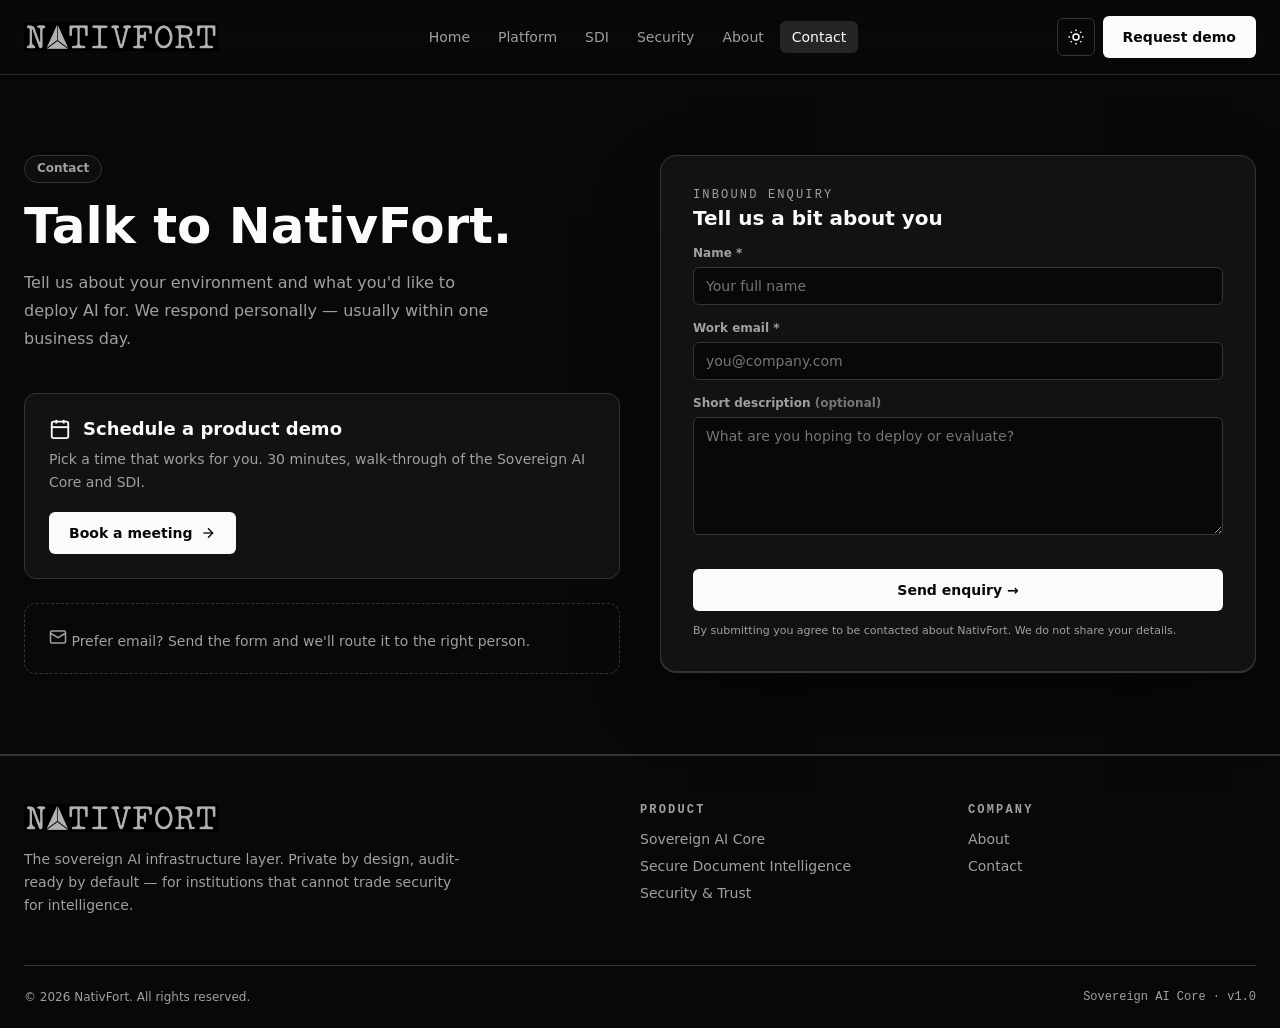
==== contact.html @ 2c606a7f "Add files via upload" ====
<!doctype html>
<html lang="en" class="dark">
<head>
  <meta charset="utf-8">
  <meta name="viewport" content="width=device-width, initial-scale=1">
  <title>Contact — NativFort</title>
  <meta name="description" content="Request a demo of NativFort or schedule a meeting with our team.">
  <meta name="author" content="NativFort">
  <meta property="og:title" content="Contact — NativFort">
  <meta property="og:description" content="Request a demo of NativFort or schedule a meeting with our team.">
  <meta property="og:type" content="website">
  <meta name="twitter:card" content="summary_large_image">
  <script>try{document.documentElement.classList.toggle('dark',(localStorage.getItem('nf-theme')||'dark')==='dark')}catch(e){document.documentElement.classList.add('dark')}</script>
  <link rel="stylesheet" href="assets/styles.css">
</head>
<body>
<header class="header">
  <div class="container header-row">
    <a href="index.html" aria-label="NativFort home"><span class="logo"><img class="logo-light" src="assets/nativfort-logo-light.jpg" alt="NativFort"><img class="logo-dark" src="assets/nativfort-logo-dark.png" alt="NativFort"></span></a>
    <nav class="nav" aria-label="Main navigation"><a href="index.html" class="">Home</a><a href="platform.html" class="">Platform</a><a href="sdi.html" class="">SDI</a><a href="security.html" class="">Security</a><a href="about.html" class="">About</a><a href="contact.html" class="active">Contact</a></nav>
    <div class="header-actions">
      <button class="icon-button" data-theme-toggle type="button" aria-label="Toggle theme"></button>
      <a class="btn-primary demo-link" href="contact.html">Request demo</a>
      <button class="icon-button menu-toggle" data-menu-toggle type="button" aria-expanded="false" aria-label="Menu"><svg width="18" height="18" viewBox="0 0 24 24" fill="none" stroke="currentColor" stroke-width="2"><path d="M4 12h16"></path><path d="M4 6h16"></path><path d="M4 18h16"></path></svg></button>
    </div>
  </div>
  <nav class="mobile-nav" data-mobile-nav aria-label="Mobile navigation"><a href="index.html" class="">Home</a><a href="platform.html" class="">Platform</a><a href="sdi.html" class="">SDI</a><a href="security.html" class="">Security</a><a href="about.html" class="">About</a><a href="contact.html" class="active">Contact</a><a class="btn-primary" href="contact.html" style="margin-top:8px;">Request demo</a></nav>
</header>
<main class="main">
<section class="section"><div class="container contact-grid"><div><span class="chip">Contact</span><h1 class="section-title" style="margin-top:16px;">Talk to NativFort.</h1><p class="copy" style="margin-top:16px;max-width:480px;">Tell us about your environment and what you'd like to deploy AI for. We respond personally — usually within one business day.</p><div class="info-stack"><div class="card"><div style="display:flex;align-items:center;gap:12px;"><svg width="22" height="22" viewBox="0 0 24 24" fill="none" stroke="currentColor" stroke-width="2"><path d="M8 2v4"></path><path d="M16 2v4"></path><rect width="18" height="18" x="3" y="4" rx="2"></rect><path d="M3 10h18"></path></svg><h3>Schedule a product demo</h3></div><p>Pick a time that works for you. 30 minutes, walk-through of the Sovereign AI Core and SDI.</p><a class="btn-primary" style="margin-top:18px;" href="https://calendly.com/your-handle/nativfort-demo" target="_blank" rel="noreferrer">Book a meeting <svg width="16" height="16" viewBox="0 0 24 24" fill="none" stroke="currentColor" stroke-width="2"><path d="M5 12h14"></path><path d="m12 5 7 7-7 7"></path></svg></a></div><div class="dashed-note" style="margin-top:0;text-align:left;"><svg width="18" height="18" viewBox="0 0 24 24" fill="none" stroke="currentColor" stroke-width="2"><rect width="20" height="16" x="2" y="4" rx="2"></rect><path d="m22 7-10 6L2 7"></path></svg> Prefer email? Send the form and we'll route it to the right person.</div></div></div><div><form class="form-card" data-contact-form action="https://formspree.io/f/your-form-id" method="POST"><div><div class="mono kicker">Inbound enquiry</div><h2 style="margin-top:6px;font-size:20px;">Tell us a bit about you</h2></div><div class="form-success" data-form-success><div class="success-icon"><svg width="22" height="22" viewBox="0 0 24 24" fill="none" stroke="currentColor" stroke-width="2"><path d="m20 6-11 11-5-5"></path></svg></div><h3 style="margin-top:14px;">Message received.</h3><p class="copy center-block" style="margin-top:8px;max-width:360px;">Thank you — we'll be in touch shortly. If it's urgent, you can also book a slot directly.</p><a class="btn-ghost" style="margin-top:18px;" href="https://calendly.com/your-handle/nativfort-demo" target="_blank" rel="noreferrer">Book a meeting <svg width="16" height="16" viewBox="0 0 24 24" fill="none" stroke="currentColor" stroke-width="2"><path d="M5 12h14"></path><path d="m12 5 7 7-7 7"></path></svg></a></div><div class="form-fields" data-form-fields><div class="field"><label for="name">Name *</label><input id="name" name="name" required maxlength="120" placeholder="Your full name"></div><div class="field"><label for="email">Work email *</label><input id="email" name="email" type="email" required maxlength="200" placeholder="you@company.com"></div><div class="field"><label for="message">Short description <span style="opacity:.7;">(optional)</span></label><textarea id="message" name="message" maxlength="1000" placeholder="What are you hoping to deploy or evaluate?"></textarea></div><input class="hidden-field" type="text" name="_gotcha" tabindex="-1" autocomplete="off"><div class="form-error" data-form-error></div><button class="btn-primary" style="width:100%;margin-top:16px;" type="submit">Send enquiry →</button><p class="form-note">By submitting you agree to be contacted about NativFort. We do not share your details.</p></div></form></div></div></section>
</main>
<footer class="footer">
  <div class="container">
    <div class="footer-grid">
      <div><span class="logo"><img class="logo-light" src="assets/nativfort-logo-light.jpg" alt="NativFort"><img class="logo-dark" src="assets/nativfort-logo-dark.png" alt="NativFort"></span><p>The sovereign AI infrastructure layer. Private by design, audit-ready by default — for institutions that cannot trade security for intelligence.</p></div>
      <div><h4>Product</h4><ul><li><a href="platform.html">Sovereign AI Core</a></li><li><a href="sdi.html">Secure Document Intelligence</a></li><li><a href="security.html">Security & Trust</a></li></ul></div>
      <div><h4>Company</h4><ul><li><a href="about.html">About</a></li><li><a href="contact.html">Contact</a></li></ul></div>
    </div>
    <div class="footer-bottom"><span>© 2026 NativFort. All rights reserved.</span><span class="mono">Sovereign AI Core · v1.0</span></div>
  </div>
</footer>
<script src="assets/site.js"></script>
</body>
</html>
---- assets/styles.css ----
:root {
  --radius: 8px;
  --background: #ffffff;
  --foreground: #171717;
  --card: #fafafa;
  --muted: #f4f4f5;
  --muted-foreground: #666666;
  --accent: #eeeeef;
  --border: #e4e4e7;
  --input: #dedee3;
  --ring: #171717;
  --primary: #171717;
  --primary-foreground: #ffffff;
  --destructive: #c22f2f;
  --grid-line: color-mix(in oklab, var(--foreground) 8%, transparent);
  --gradient-hero: radial-gradient(ellipse at top, color-mix(in oklab, var(--foreground) 6%, transparent), transparent 60%);
  --shadow-soft: 0 1px 0 0 var(--border), 0 24px 60px -30px color-mix(in oklab, var(--foreground) 20%, transparent);
}
html.dark {
  --background: #080808;
  --foreground: #fbfbfb;
  --card: #121212;
  --muted: #202020;
  --muted-foreground: #a0a0a0;
  --accent: #252525;
  --border: #353535;
  --input: #353535;
  --ring: #fbfbfb;
  --primary: #fbfbfb;
  --primary-foreground: #080808;
  --destructive: #ff6b6b;
  --grid-line: color-mix(in oklab, var(--foreground) 6%, transparent);
  --gradient-hero: radial-gradient(ellipse at top, color-mix(in oklab, var(--foreground) 8%, transparent), transparent 60%);
  --shadow-soft: 0 1px 0 0 var(--border), 0 30px 80px -30px rgba(0,0,0,.8);
}
* { box-sizing: border-box; }
html { scroll-behavior: smooth; }
body {
  margin: 0;
  background: var(--background);
  color: var(--foreground);
  font-family: Inter, ui-sans-serif, system-ui, -apple-system, BlinkMacSystemFont, "Segoe UI", sans-serif;
  font-feature-settings: "ss01", "cv11";
  -webkit-font-smoothing: antialiased;
}
body.menu-open { overflow: hidden; }
a { color: inherit; text-decoration: none; }
img, svg { max-width: 100%; }
h1, h2, h3, h4 { margin: 0; font-family: "Space Grotesk", Inter, ui-sans-serif, system-ui, sans-serif; letter-spacing: 0; line-height: 1.08; }
p { margin: 0; }
button, input, textarea { font: inherit; }
.container { width: min(100% - 48px, 1280px); margin-inline: auto; }
.header { position: sticky; top: 0; z-index: 50; border-bottom: 1px solid color-mix(in oklab, var(--border) 70%, transparent); background: color-mix(in oklab, var(--background) 75%, transparent); backdrop-filter: blur(18px); }
.header-row { display: flex; align-items: center; justify-content: space-between; padding-block: 16px; }
.logo { display: flex; align-items: center; gap: 10px; }
.logo img { height: 28px; width: auto; object-fit: contain; }
.logo img.logo-light { display: block; }
.logo img.logo-dark { display: none; }
html.dark .logo img.logo-light { display: none; }
html.dark .logo img.logo-dark { display: block; }
.nav { display: flex; align-items: center; gap: 4px; }
.nav a { border-radius: 6px; padding: 8px 12px; color: var(--muted-foreground); font-size: 14px; transition: background .18s ease, color .18s ease; }
.nav a:hover, .nav a.active { background: var(--accent); color: var(--foreground); }
.header-actions { display: flex; align-items: center; gap: 8px; }
.icon-button { display: inline-flex; align-items: center; justify-content: center; width: 38px; height: 38px; border-radius: 6px; border: 1px solid var(--border); background: transparent; color: var(--foreground); cursor: pointer; transition: background .18s ease; }
.icon-button:hover { background: var(--accent); }
.menu-toggle { display: none; }
.mobile-nav { display: none; border-top: 1px solid var(--border); padding: 12px 24px 16px; }
.mobile-nav a { display: block; border-radius: 6px; padding: 11px 12px; color: var(--muted-foreground); font-size: 14px; }
.mobile-nav a:hover, .mobile-nav a.active { background: var(--accent); color: var(--foreground); }
.main { min-height: 70vh; }
.section { border-bottom: 1px solid var(--border); }
.section-muted { background: color-mix(in oklab, var(--muted) 55%, transparent); }
.hero { position: relative; overflow: hidden; }
.grid-bg { position: absolute; inset: 0; pointer-events: none; background-image: linear-gradient(var(--grid-line) 1px, transparent 1px), linear-gradient(90deg, var(--grid-line) 1px, transparent 1px); background-size: 56px 56px; background-position: -1px -1px; mask-image: radial-gradient(ellipse at center, black 30%, transparent 75%); }
.hero-gradient { position: absolute; inset: 0; pointer-events: none; background: var(--gradient-hero); }
.hero-grid { position: relative; display: grid; align-items: center; gap: 48px; padding-block: 90px; grid-template-columns: minmax(0, 1fr) minmax(360px, 520px); }
.eyebrow, .chip { display: inline-flex; align-items: center; gap: 8px; border: 1px solid var(--border); border-radius: 999px; background: color-mix(in oklab, var(--card) 70%, transparent); padding: 5px 12px; color: var(--muted-foreground); font-size: 12px; font-weight: 600; line-height: 1.3; backdrop-filter: blur(10px); }
.dot { width: 6px; height: 6px; border-radius: 999px; background: var(--foreground); display: inline-block; }
.mono { font-family: "JetBrains Mono", ui-monospace, SFMono-Regular, Menlo, Consolas, monospace; }
.kicker { color: var(--muted-foreground); font-size: 12px; text-transform: uppercase; letter-spacing: .18em; }
.hero h1 { margin-top: 24px; max-width: 720px; font-size: clamp(42px, 6vw, 72px); font-weight: 750; text-wrap: balance; }
.hero h1 span { text-decoration: underline; text-decoration-color: color-mix(in oklab, var(--foreground) 30%, transparent); text-underline-offset: 8px; }
.lead { margin-top: 24px; max-width: 640px; color: var(--muted-foreground); font-size: 18px; line-height: 1.7; }
.actions { display: flex; flex-wrap: wrap; align-items: center; gap: 12px; margin-top: 32px; }
.btn-primary, .btn-ghost { display: inline-flex; align-items: center; justify-content: center; gap: 8px; min-height: 42px; border-radius: 6px; padding: 10px 20px; font-size: 14px; font-weight: 650; transition: opacity .18s ease, background .18s ease, transform .18s ease; cursor: pointer; border: 0; white-space: nowrap; }
.btn-primary { background: var(--primary); color: var(--primary-foreground); }
.btn-primary:hover { opacity: .9; }
.btn-primary:active, .btn-ghost:active { transform: scale(.98); }
.btn-ghost { border: 1px solid var(--border); background: transparent; color: var(--foreground); }
.btn-ghost:hover { background: var(--accent); }
.stats { display: grid; grid-template-columns: repeat(3, minmax(0, 1fr)); gap: 16px; margin-top: 40px; padding-top: 24px; border-top: 1px solid var(--border); color: var(--muted-foreground); font-size: 12px; line-height: 1.45; }
.stats strong { display: block; color: var(--foreground); font-family: "JetBrains Mono", ui-monospace, monospace; font-size: 12px; font-weight: 600; }
.content-grid { display: grid; gap: 40px; grid-template-columns: 5fr 7fr; padding-block: 80px; }
.narrow { width: min(100% - 48px, 900px); margin-inline: auto; }
.page-hero { padding-block: 80px; }
.page-hero h1 { margin-top: 16px; max-width: 920px; font-size: clamp(40px, 5vw, 64px); text-wrap: balance; }
.page-hero p { margin-top: 18px; max-width: 760px; color: var(--muted-foreground); font-size: 18px; line-height: 1.68; }
.center { text-align: center; }
.center-block { margin-inline: auto; text-align: center; }
.section-pad { padding-block: 80px; }
.section-title { font-size: clamp(32px, 4vw, 50px); text-wrap: balance; }
.section-title-small { font-size: clamp(28px, 3vw, 40px); text-wrap: balance; }
.copy { color: var(--muted-foreground); line-height: 1.75; }
.copy p + p { margin-top: 16px; }
.copy .emphasis { color: var(--foreground); }
.card-grid { display: grid; gap: 16px; }
.grid-2 { grid-template-columns: repeat(2, minmax(0, 1fr)); }
.grid-3 { grid-template-columns: repeat(3, minmax(0, 1fr)); }
.grid-5 { grid-template-columns: repeat(5, minmax(0, 1fr)); }
.card { border: 1px solid var(--border); border-radius: 12px; background: var(--card); padding: 24px; transition: border-color .18s ease; }
.card:hover { border-color: color-mix(in oklab, var(--foreground) 30%, transparent); }
.card h3, .card .card-title { margin: 0; font-size: 18px; font-weight: 720; }
.card p, .card .card-copy { margin-top: 8px; color: var(--muted-foreground); font-size: 14px; line-height: 1.65; }
.icon-box { display: inline-flex; align-items: center; justify-content: center; width: 40px; height: 40px; margin-bottom: 16px; border: 1px solid var(--border); border-radius: 6px; background: var(--background); }
.tag-row { display: flex; flex-wrap: wrap; gap: 8px; margin-top: 20px; }
.text-link { display: inline-flex; align-items: center; gap: 4px; margin-top: 24px; font-size: 14px; font-weight: 650; }
.text-link:hover { text-decoration: underline; }
.dashed-note { margin-top: 24px; border: 1px dashed var(--border); border-radius: 12px; padding: 24px; text-align: center; color: var(--muted-foreground); font-size: 14px; }
.feature-list { margin-top: 24px; display: grid; gap: 14px; font-size: 14px; }
.feature-line { display: flex; align-items: flex-start; gap: 12px; }
.feature-line svg { flex: 0 0 auto; margin-top: 2px; }
.metric-card { border: 1px solid var(--border); border-radius: 12px; background: var(--card); padding: 24px; }
.metric-card .kicker { letter-spacing: .16em; }
.metric-card strong { display: block; margin-top: 10px; font-size: 18px; line-height: 1.35; }
.orbit { position: relative; width: min(100%, 520px); aspect-ratio: 1; margin-inline: auto; color: var(--foreground); }
.orbit .label { position: absolute; color: var(--muted-foreground); font-size: 10px; letter-spacing: .18em; text-transform: uppercase; pointer-events: none; }
.orbit .tl { left: 8px; top: 8px; } .orbit .tr { right: 8px; top: 8px; } .orbit .bl { left: 8px; bottom: 8px; } .orbit .br { right: 8px; bottom: 8px; }
@keyframes float-slow { 0%,100% { transform: translateY(0) rotate(0deg); } 50% { transform: translateY(-10px) rotate(.5deg); } }
.float { animation: float-slow 8s ease-in-out infinite; transform-origin: 200px 200px; }
.architecture { position: relative; overflow: hidden; border: 1px solid var(--border); border-radius: 16px; background: var(--card); padding: 32px; box-shadow: var(--shadow-soft); }
.architecture .grid-bg { opacity: .4; }
.architecture-inner { position: relative; display: flex; flex-direction: column; gap: 12px; }
.arch-header { display: flex; align-items: center; justify-content: space-between; gap: 12px; margin-bottom: 4px; }
.layer { display: flex; align-items: center; justify-content: space-between; gap: 16px; border: 1px solid var(--border); border-radius: 12px; background: color-mix(in oklab, var(--background) 40%, transparent); padding: 18px; }
.layer.strong { border-color: color-mix(in oklab, var(--foreground) 60%, transparent); background: var(--foreground); color: var(--background); }
.layer.base { border-style: dashed; background: transparent; }
.layer .num { color: var(--muted-foreground); font-size: 10px; letter-spacing: .18em; text-transform: uppercase; }
.layer.strong .num, .layer.strong .sub { color: color-mix(in oklab, var(--background) 68%, transparent); }
.layer .title { margin-top: 4px; font-weight: 750; font-size: 18px; }
.layer .sub { margin-top: 3px; color: var(--muted-foreground); font-size: 14px; line-height: 1.45; }
.layer-icons { display: flex; gap: 8px; flex: 0 0 auto; }
.layer-icons span { display: inline-flex; align-items: center; justify-content: center; width: 36px; height: 36px; border: 1px solid var(--border); border-radius: 6px; background: var(--card); }
.layer.strong .layer-icons span { border-color: color-mix(in oklab, var(--background) 30%, transparent); background: color-mix(in oklab, var(--background) 10%, transparent); }
.arch-footer { display: flex; flex-wrap: wrap; justify-content: space-between; gap: 10px; margin-top: 8px; color: var(--muted-foreground); font-size: 11px; }
.pipeline { border: 1px solid var(--border); border-radius: 16px; background: var(--card); padding: 32px; box-shadow: var(--shadow-soft); }
.pipeline-head { display: flex; align-items: center; justify-content: space-between; gap: 12px; margin-bottom: 24px; }
.pipeline-step { position: relative; border: 1px solid var(--border); border-radius: 12px; background: var(--background); padding: 16px; min-height: 116px; }
.pipeline-step:after { content: "→"; position: absolute; right: -12px; top: 50%; translate: 0 -50%; color: var(--muted-foreground); z-index: 2; }
.pipeline-step:last-child:after { display: none; }
.pipeline-step strong { display: block; margin-top: 5px; font-size: 15px; }
.pipeline-step span { display: block; margin-top: 6px; color: var(--muted-foreground); font-size: 12px; line-height: 1.45; }
.pipeline-note { margin-top: 24px; color: var(--muted-foreground); font-size: 11px; }
.contact-grid { display: grid; grid-template-columns: 1fr 1fr; gap: 40px; padding-block: 80px; }
.info-stack { margin-top: 40px; display: grid; gap: 24px; }
.form-card { border: 1px solid var(--border); border-radius: 16px; background: var(--card); padding: 32px; box-shadow: var(--shadow-soft); }
.field { margin-top: 16px; }
.field label { display: block; margin-bottom: 7px; color: var(--muted-foreground); font-size: 12px; font-weight: 650; }
.field input, .field textarea { width: 100%; border: 1px solid var(--input); border-radius: 6px; background: var(--background); color: var(--foreground); padding: 10px 12px; outline: none; font-size: 14px; }
.field textarea { min-height: 118px; resize: vertical; }
.field input:focus, .field textarea:focus { box-shadow: 0 0 0 2px var(--ring); }
.hidden-field { position: absolute; left: -10000px; opacity: 0; }
.form-error { margin-top: 14px; color: var(--destructive); font-size: 14px; }
.form-success { display: none; text-align: center; padding-block: 42px; }
.form-success.active { display: block; }
.success-icon { display: inline-flex; align-items: center; justify-content: center; width: 48px; height: 48px; border-radius: 999px; background: var(--foreground); color: var(--background); }
.form-note { margin-top: 12px; color: var(--muted-foreground); font-size: 11px; line-height: 1.5; }
.form-fields.hidden { display: none; }
.footer { border-top: 1px solid var(--border); background: var(--background); }
.footer-grid { display: grid; grid-template-columns: 2fr 1fr 1fr; gap: 40px; padding-block: 48px; }
.footer p { margin-top: 16px; max-width: 440px; color: var(--muted-foreground); font-size: 14px; line-height: 1.65; }
.footer h4 { color: var(--muted-foreground); font-family: "JetBrains Mono", ui-monospace, monospace; font-size: 12px; font-weight: 600; letter-spacing: .18em; text-transform: uppercase; }
.footer ul { list-style: none; padding: 0; margin: 12px 0 0; display: grid; gap: 8px; }
.footer li a { color: var(--muted-foreground); font-size: 14px; }
.footer li a:hover { color: var(--foreground); }
.footer-bottom { display: flex; justify-content: space-between; align-items: center; gap: 12px; border-top: 1px solid var(--border); padding-block: 24px; color: var(--muted-foreground); font-size: 12px; }
.not-found { min-height: 70vh; display: grid; place-items: center; text-align: center; padding: 60px 24px; }
.not-found h1 { font-size: 76px; }
@media (max-width: 920px) {
  .container, .narrow { width: min(100% - 32px, 1280px); }
  .nav, .header-actions .demo-link { display: none; }
  .menu-toggle { display: inline-flex; }
  .mobile-nav.open { display: block; }
  .hero-grid, .content-grid, .contact-grid { grid-template-columns: 1fr; }
  .hero-grid { padding-block: 64px; }
  .grid-2, .grid-3, .grid-5 { grid-template-columns: 1fr; }
  .footer-grid { grid-template-columns: 1fr; }
  .footer-bottom { flex-direction: column; align-items: flex-start; }
  .pipeline-step:after { display: none; }
}
@media (max-width: 640px) {
  .stats { grid-template-columns: 1fr; }
  .page-hero, .section-pad, .content-grid, .contact-grid { padding-block: 56px; }
  .hero h1, .page-hero h1 { font-size: 40px; }
  .lead, .page-hero p { font-size: 16px; }
  .architecture, .pipeline, .form-card { padding: 22px; }
  .layer { align-items: flex-start; }
  .layer-icons { display: none; }
  .arch-header, .pipeline-head { align-items: flex-start; flex-direction: column; }
}
@media (prefers-reduced-motion: reduce) {
  *, *::before, *::after { animation: none !important; transition: none !important; scroll-behavior: auto !important; }
}
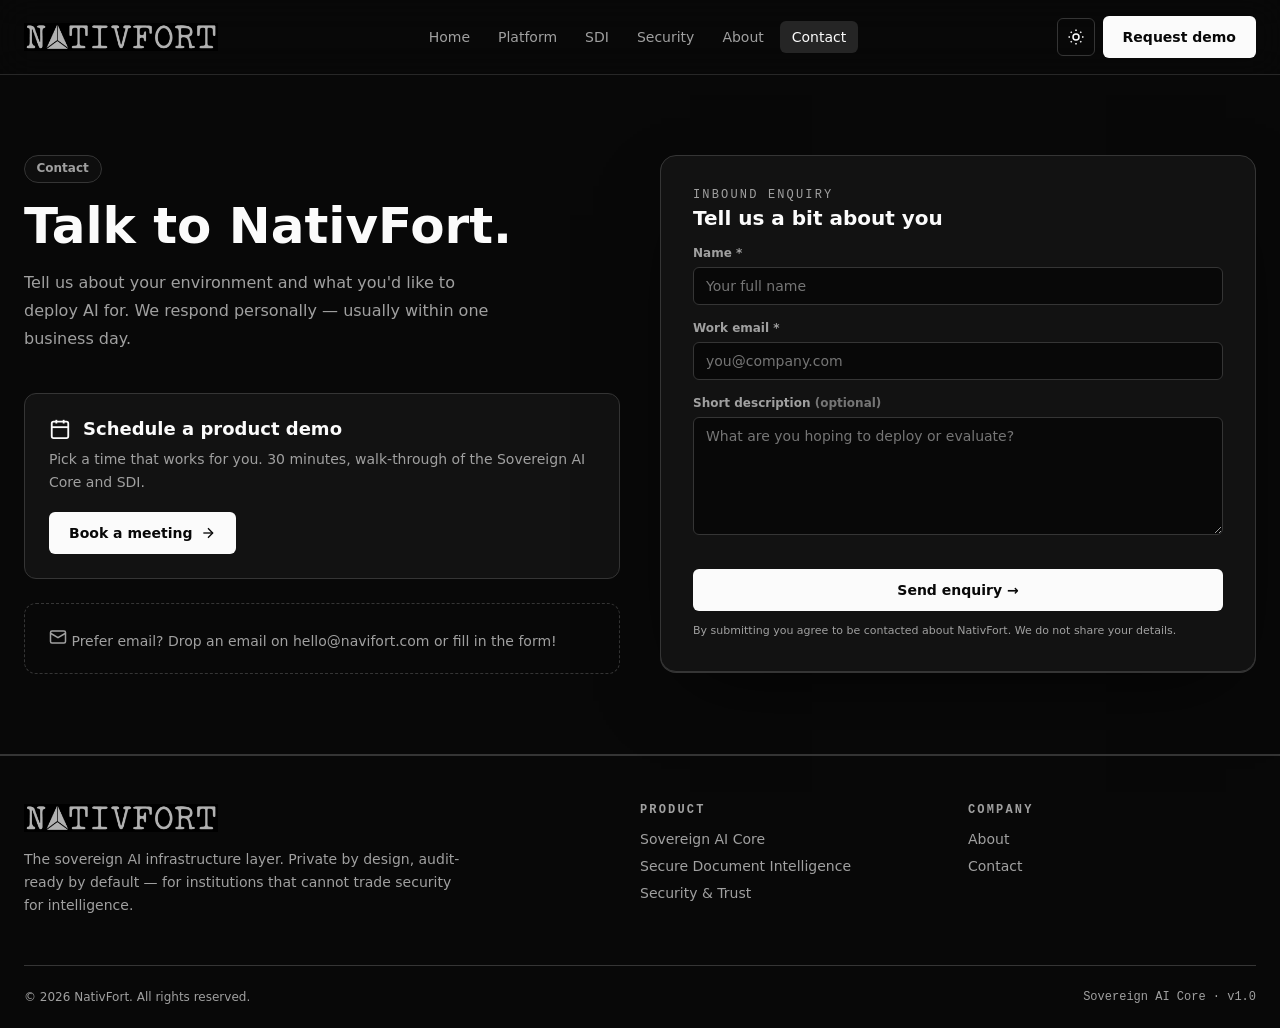
==== commit ae638248: "Update contact.html" ====
--- a/contact.html
+++ b/contact.html
@@ -27,7 +27,7 @@
   <nav class="mobile-nav" data-mobile-nav aria-label="Mobile navigation"><a href="index.html" class="">Home</a><a href="platform.html" class="">Platform</a><a href="sdi.html" class="">SDI</a><a href="security.html" class="">Security</a><a href="about.html" class="">About</a><a href="contact.html" class="active">Contact</a><a class="btn-primary" href="contact.html" style="margin-top:8px;">Request demo</a></nav>
 </header>
 <main class="main">
-<section class="section"><div class="container contact-grid"><div><span class="chip">Contact</span><h1 class="section-title" style="margin-top:16px;">Talk to NativFort.</h1><p class="copy" style="margin-top:16px;max-width:480px;">Tell us about your environment and what you'd like to deploy AI for. We respond personally — usually within one business day.</p><div class="info-stack"><div class="card"><div style="display:flex;align-items:center;gap:12px;"><svg width="22" height="22" viewBox="0 0 24 24" fill="none" stroke="currentColor" stroke-width="2"><path d="M8 2v4"></path><path d="M16 2v4"></path><rect width="18" height="18" x="3" y="4" rx="2"></rect><path d="M3 10h18"></path></svg><h3>Schedule a product demo</h3></div><p>Pick a time that works for you. 30 minutes, walk-through of the Sovereign AI Core and SDI.</p><a class="btn-primary" style="margin-top:18px;" href="https://calendly.com/your-handle/nativfort-demo" target="_blank" rel="noreferrer">Book a meeting <svg width="16" height="16" viewBox="0 0 24 24" fill="none" stroke="currentColor" stroke-width="2"><path d="M5 12h14"></path><path d="m12 5 7 7-7 7"></path></svg></a></div><div class="dashed-note" style="margin-top:0;text-align:left;"><svg width="18" height="18" viewBox="0 0 24 24" fill="none" stroke="currentColor" stroke-width="2"><rect width="20" height="16" x="2" y="4" rx="2"></rect><path d="m22 7-10 6L2 7"></path></svg> Prefer email? Send the form and we'll route it to the right person.</div></div></div><div><form class="form-card" data-contact-form action="https://formspree.io/f/your-form-id" method="POST"><div><div class="mono kicker">Inbound enquiry</div><h2 style="margin-top:6px;font-size:20px;">Tell us a bit about you</h2></div><div class="form-success" data-form-success><div class="success-icon"><svg width="22" height="22" viewBox="0 0 24 24" fill="none" stroke="currentColor" stroke-width="2"><path d="m20 6-11 11-5-5"></path></svg></div><h3 style="margin-top:14px;">Message received.</h3><p class="copy center-block" style="margin-top:8px;max-width:360px;">Thank you — we'll be in touch shortly. If it's urgent, you can also book a slot directly.</p><a class="btn-ghost" style="margin-top:18px;" href="https://calendly.com/your-handle/nativfort-demo" target="_blank" rel="noreferrer">Book a meeting <svg width="16" height="16" viewBox="0 0 24 24" fill="none" stroke="currentColor" stroke-width="2"><path d="M5 12h14"></path><path d="m12 5 7 7-7 7"></path></svg></a></div><div class="form-fields" data-form-fields><div class="field"><label for="name">Name *</label><input id="name" name="name" required maxlength="120" placeholder="Your full name"></div><div class="field"><label for="email">Work email *</label><input id="email" name="email" type="email" required maxlength="200" placeholder="you@company.com"></div><div class="field"><label for="message">Short description <span style="opacity:.7;">(optional)</span></label><textarea id="message" name="message" maxlength="1000" placeholder="What are you hoping to deploy or evaluate?"></textarea></div><input class="hidden-field" type="text" name="_gotcha" tabindex="-1" autocomplete="off"><div class="form-error" data-form-error></div><button class="btn-primary" style="width:100%;margin-top:16px;" type="submit">Send enquiry →</button><p class="form-note">By submitting you agree to be contacted about NativFort. We do not share your details.</p></div></form></div></div></section>
+<section class="section"><div class="container contact-grid"><div><span class="chip">Contact</span><h1 class="section-title" style="margin-top:16px;">Talk to NativFort.</h1><p class="copy" style="margin-top:16px;max-width:480px;">Tell us about your environment and what you'd like to deploy AI for. We respond personally — usually within one business day.</p><div class="info-stack"><div class="card"><div style="display:flex;align-items:center;gap:12px;"><svg width="22" height="22" viewBox="0 0 24 24" fill="none" stroke="currentColor" stroke-width="2"><path d="M8 2v4"></path><path d="M16 2v4"></path><rect width="18" height="18" x="3" y="4" rx="2"></rect><path d="M3 10h18"></path></svg><h3>Schedule a product demo</h3></div><p>Pick a time that works for you. 30 minutes, walk-through of the Sovereign AI Core and SDI.</p><a class="btn-primary" style="margin-top:18px;" href="https://calendar.app.google/V6C4KRFZ5GtcxG4S9" target="_blank" rel="noreferrer">Book a meeting <svg width="16" height="16" viewBox="0 0 24 24" fill="none" stroke="currentColor" stroke-width="2"><path d="M5 12h14"></path><path d="m12 5 7 7-7 7"></path></svg></a></div><div class="dashed-note" style="margin-top:0;text-align:left;"><svg width="18" height="18" viewBox="0 0 24 24" fill="none" stroke="currentColor" stroke-width="2"><rect width="20" height="16" x="2" y="4" rx="2"></rect><path d="m22 7-10 6L2 7"></path></svg> Prefer email? Drop an email on hello@navifort.com or fill in the form! </div></div></div><div><form class="form-card" data-contact-form action="https://formspree.io/f/xgoddjqq" method="POST"><div><div class="mono kicker">Inbound enquiry</div><h2 style="margin-top:6px;font-size:20px;">Tell us a bit about you</h2></div><div class="form-success" data-form-success><div class="success-icon"><svg width="22" height="22" viewBox="0 0 24 24" fill="none" stroke="currentColor" stroke-width="2"><path d="m20 6-11 11-5-5"></path></svg></div><h3 style="margin-top:14px;">Message received.</h3><p class="copy center-block" style="margin-top:8px;max-width:360px;">Thank you — we'll be in touch shortly. If it's urgent, you can also book a slot directly.</p><a class="btn-ghost" style="margin-top:18px;" href="https://calendly.com/your-handle/nativfort-demo" target="_blank" rel="noreferrer">Book a meeting <svg width="16" height="16" viewBox="0 0 24 24" fill="none" stroke="currentColor" stroke-width="2"><path d="M5 12h14"></path><path d="m12 5 7 7-7 7"></path></svg></a></div><div class="form-fields" data-form-fields><div class="field"><label for="name">Name *</label><input id="name" name="name" required maxlength="120" placeholder="Your full name"></div><div class="field"><label for="email">Work email *</label><input id="email" name="email" type="email" required maxlength="200" placeholder="you@company.com"></div><div class="field"><label for="message">Short description <span style="opacity:.7;">(optional)</span></label><textarea id="message" name="message" maxlength="1000" placeholder="What are you hoping to deploy or evaluate?"></textarea></div><input class="hidden-field" type="text" name="_gotcha" tabindex="-1" autocomplete="off"><div class="form-error" data-form-error></div><button class="btn-primary" style="width:100%;margin-top:16px;" type="submit">Send enquiry →</button><p class="form-note">By submitting you agree to be contacted about NativFort. We do not share your details.</p></div></form></div></div></section>
 </main>
 <footer class="footer">
   <div class="container">
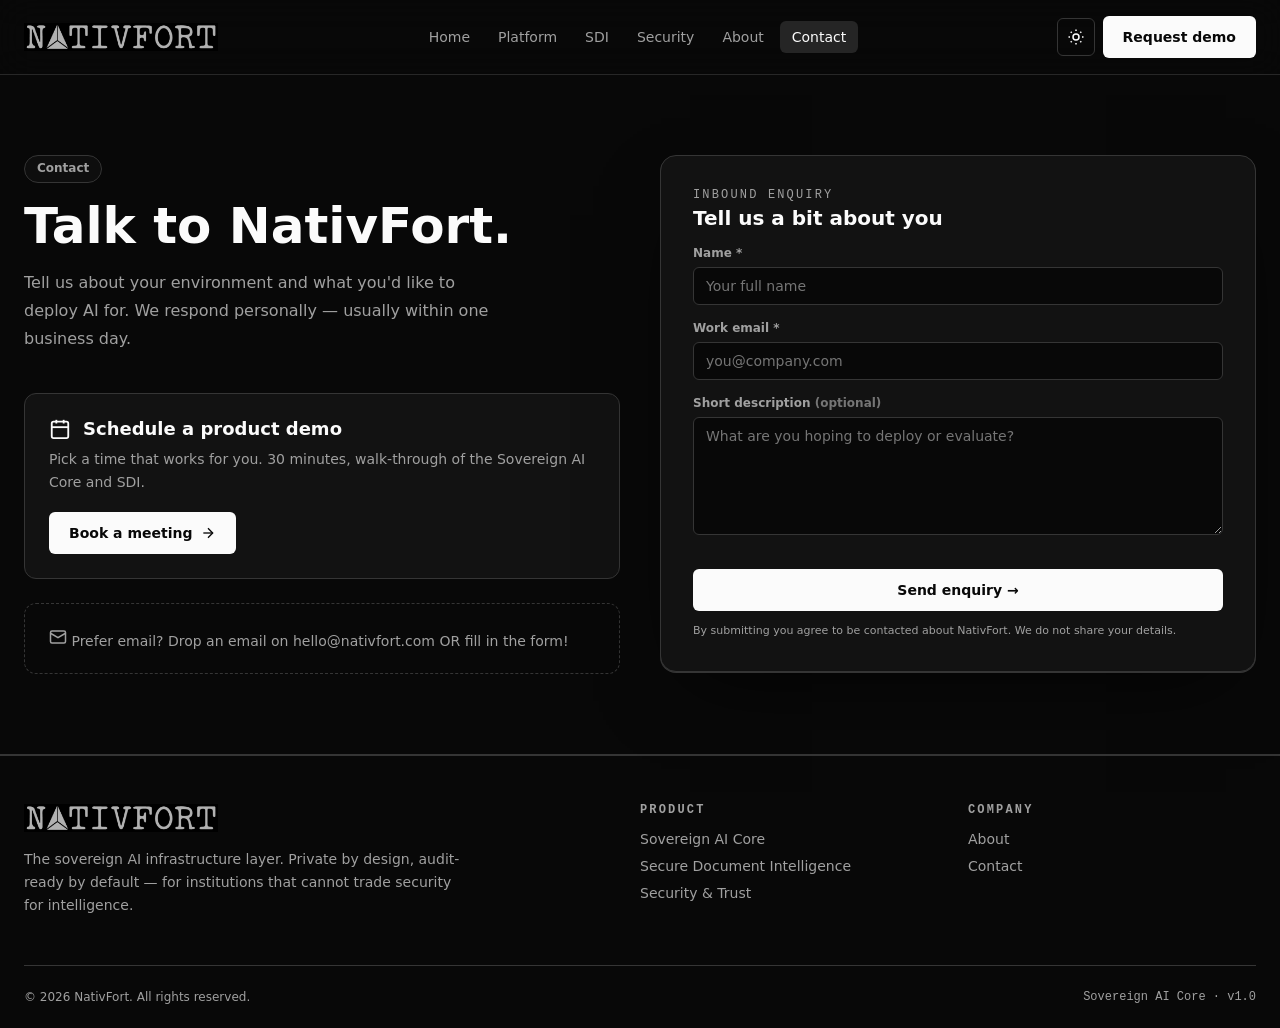
==== commit 58383ca7: "Update contact.html" ====
--- a/contact.html
+++ b/contact.html
@@ -27,7 +27,7 @@
   <nav class="mobile-nav" data-mobile-nav aria-label="Mobile navigation"><a href="index.html" class="">Home</a><a href="platform.html" class="">Platform</a><a href="sdi.html" class="">SDI</a><a href="security.html" class="">Security</a><a href="about.html" class="">About</a><a href="contact.html" class="active">Contact</a><a class="btn-primary" href="contact.html" style="margin-top:8px;">Request demo</a></nav>
 </header>
 <main class="main">
-<section class="section"><div class="container contact-grid"><div><span class="chip">Contact</span><h1 class="section-title" style="margin-top:16px;">Talk to NativFort.</h1><p class="copy" style="margin-top:16px;max-width:480px;">Tell us about your environment and what you'd like to deploy AI for. We respond personally — usually within one business day.</p><div class="info-stack"><div class="card"><div style="display:flex;align-items:center;gap:12px;"><svg width="22" height="22" viewBox="0 0 24 24" fill="none" stroke="currentColor" stroke-width="2"><path d="M8 2v4"></path><path d="M16 2v4"></path><rect width="18" height="18" x="3" y="4" rx="2"></rect><path d="M3 10h18"></path></svg><h3>Schedule a product demo</h3></div><p>Pick a time that works for you. 30 minutes, walk-through of the Sovereign AI Core and SDI.</p><a class="btn-primary" style="margin-top:18px;" href="https://calendar.app.google/V6C4KRFZ5GtcxG4S9" target="_blank" rel="noreferrer">Book a meeting <svg width="16" height="16" viewBox="0 0 24 24" fill="none" stroke="currentColor" stroke-width="2"><path d="M5 12h14"></path><path d="m12 5 7 7-7 7"></path></svg></a></div><div class="dashed-note" style="margin-top:0;text-align:left;"><svg width="18" height="18" viewBox="0 0 24 24" fill="none" stroke="currentColor" stroke-width="2"><rect width="20" height="16" x="2" y="4" rx="2"></rect><path d="m22 7-10 6L2 7"></path></svg> Prefer email? Drop an email on hello@navifort.com or fill in the form! </div></div></div><div><form class="form-card" data-contact-form action="https://formspree.io/f/xgoddjqq" method="POST"><div><div class="mono kicker">Inbound enquiry</div><h2 style="margin-top:6px;font-size:20px;">Tell us a bit about you</h2></div><div class="form-success" data-form-success><div class="success-icon"><svg width="22" height="22" viewBox="0 0 24 24" fill="none" stroke="currentColor" stroke-width="2"><path d="m20 6-11 11-5-5"></path></svg></div><h3 style="margin-top:14px;">Message received.</h3><p class="copy center-block" style="margin-top:8px;max-width:360px;">Thank you — we'll be in touch shortly. If it's urgent, you can also book a slot directly.</p><a class="btn-ghost" style="margin-top:18px;" href="https://calendly.com/your-handle/nativfort-demo" target="_blank" rel="noreferrer">Book a meeting <svg width="16" height="16" viewBox="0 0 24 24" fill="none" stroke="currentColor" stroke-width="2"><path d="M5 12h14"></path><path d="m12 5 7 7-7 7"></path></svg></a></div><div class="form-fields" data-form-fields><div class="field"><label for="name">Name *</label><input id="name" name="name" required maxlength="120" placeholder="Your full name"></div><div class="field"><label for="email">Work email *</label><input id="email" name="email" type="email" required maxlength="200" placeholder="you@company.com"></div><div class="field"><label for="message">Short description <span style="opacity:.7;">(optional)</span></label><textarea id="message" name="message" maxlength="1000" placeholder="What are you hoping to deploy or evaluate?"></textarea></div><input class="hidden-field" type="text" name="_gotcha" tabindex="-1" autocomplete="off"><div class="form-error" data-form-error></div><button class="btn-primary" style="width:100%;margin-top:16px;" type="submit">Send enquiry →</button><p class="form-note">By submitting you agree to be contacted about NativFort. We do not share your details.</p></div></form></div></div></section>
+<section class="section"><div class="container contact-grid"><div><span class="chip">Contact</span><h1 class="section-title" style="margin-top:16px;">Talk to NativFort.</h1><p class="copy" style="margin-top:16px;max-width:480px;">Tell us about your environment and what you'd like to deploy AI for. We respond personally — usually within one business day.</p><div class="info-stack"><div class="card"><div style="display:flex;align-items:center;gap:12px;"><svg width="22" height="22" viewBox="0 0 24 24" fill="none" stroke="currentColor" stroke-width="2"><path d="M8 2v4"></path><path d="M16 2v4"></path><rect width="18" height="18" x="3" y="4" rx="2"></rect><path d="M3 10h18"></path></svg><h3>Schedule a product demo</h3></div><p>Pick a time that works for you. 30 minutes, walk-through of the Sovereign AI Core and SDI.</p><a class="btn-primary" style="margin-top:18px;" href="https://calendar.app.google/V6C4KRFZ5GtcxG4S9" target="_blank" rel="noreferrer">Book a meeting <svg width="16" height="16" viewBox="0 0 24 24" fill="none" stroke="currentColor" stroke-width="2"><path d="M5 12h14"></path><path d="m12 5 7 7-7 7"></path></svg></a></div><div class="dashed-note" style="margin-top:0;text-align:left;"><svg width="18" height="18" viewBox="0 0 24 24" fill="none" stroke="currentColor" stroke-width="2"><rect width="20" height="16" x="2" y="4" rx="2"></rect><path d="m22 7-10 6L2 7"></path></svg> Prefer email? Drop an email on <a href="mailto:someone@example.com">hello@nativfort.com</a> OR fill in the form! </div></div></div><div><form class="form-card" data-contact-form action="https://formspree.io/f/xgoddjqq" method="POST"><div><div class="mono kicker">Inbound enquiry</div><h2 style="margin-top:6px;font-size:20px;">Tell us a bit about you</h2></div><div class="form-success" data-form-success><div class="success-icon"><svg width="22" height="22" viewBox="0 0 24 24" fill="none" stroke="currentColor" stroke-width="2"><path d="m20 6-11 11-5-5"></path></svg></div><h3 style="margin-top:14px;">Message received.</h3><p class="copy center-block" style="margin-top:8px;max-width:360px;">Thank you — we'll be in touch shortly. If it's urgent, you can also book a slot directly.</p><a class="btn-ghost" style="margin-top:18px;" href="https://calendly.com/your-handle/nativfort-demo" target="_blank" rel="noreferrer">Book a meeting <svg width="16" height="16" viewBox="0 0 24 24" fill="none" stroke="currentColor" stroke-width="2"><path d="M5 12h14"></path><path d="m12 5 7 7-7 7"></path></svg></a></div><div class="form-fields" data-form-fields><div class="field"><label for="name">Name *</label><input id="name" name="name" required maxlength="120" placeholder="Your full name"></div><div class="field"><label for="email">Work email *</label><input id="email" name="email" type="email" required maxlength="200" placeholder="you@company.com"></div><div class="field"><label for="message">Short description <span style="opacity:.7;">(optional)</span></label><textarea id="message" name="message" maxlength="1000" placeholder="What are you hoping to deploy or evaluate?"></textarea></div><input class="hidden-field" type="text" name="_gotcha" tabindex="-1" autocomplete="off"><div class="form-error" data-form-error></div><button class="btn-primary" style="width:100%;margin-top:16px;" type="submit">Send enquiry →</button><p class="form-note">By submitting you agree to be contacted about NativFort. We do not share your details.</p></div></form></div></div></section>
 </main>
 <footer class="footer">
   <div class="container">
